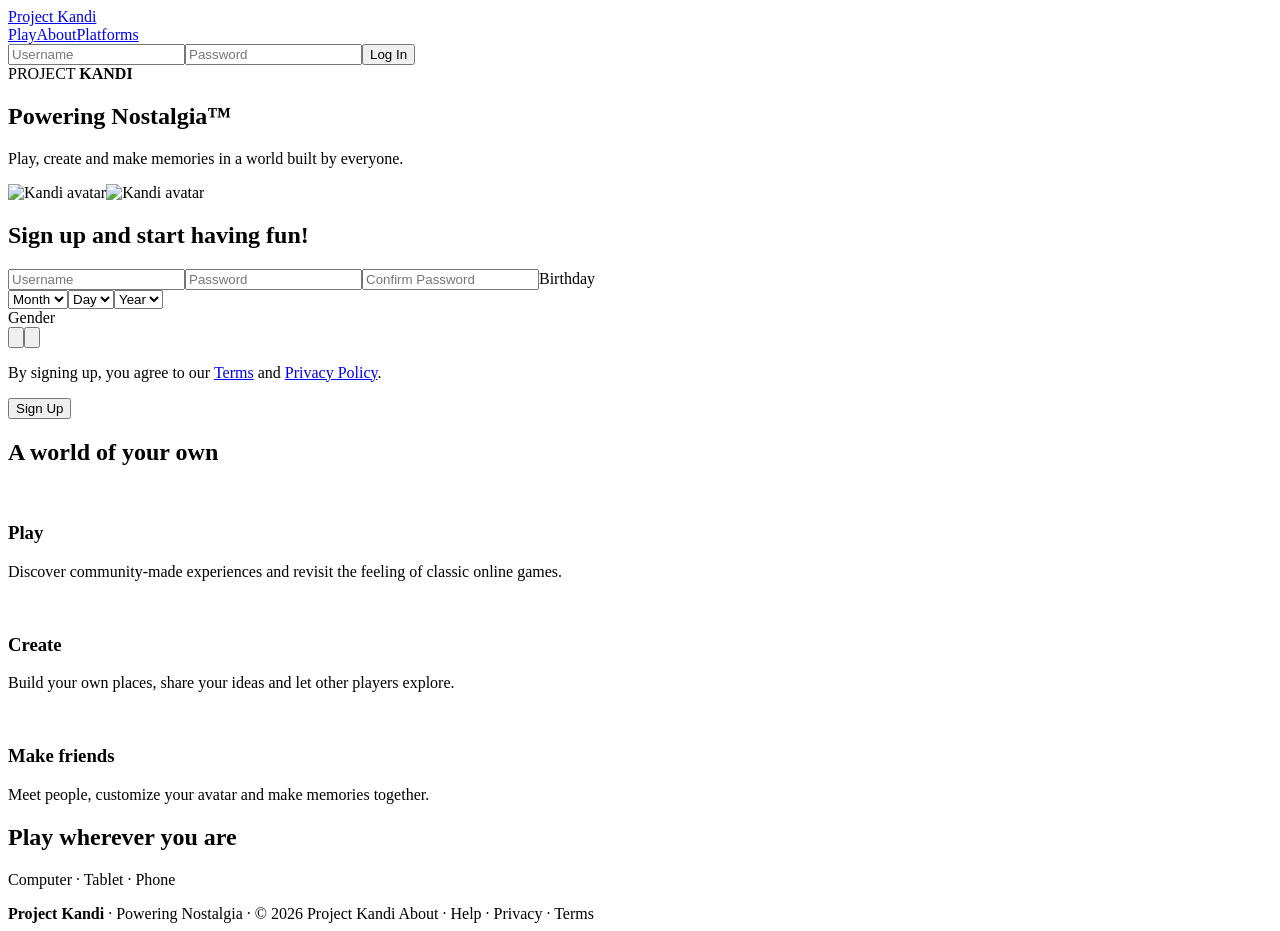
==== index.html @ fc828cd4 "Build Project Kandi classic pink frontend" ====
<!doctype html>
<html lang="pt-BR">
<head>
<meta charset="utf-8"><meta name="viewport" content="width=device-width,initial-scale=1,viewport-fit=cover">
<meta name="theme-color" content="#ec6aa8">
<title>Project Kandi — Powering Nostalgia</title>
<link rel="stylesheet" href="css/style.css">
</head>
<body>
<div id="v-landing">
<header class="landing-top"><a class="brand" href="#play"><img src="imagens/kandi-mark.svg" alt="">Project Kandi</a><nav id="nl"><a href="#play">Play</a><a href="#about">About</a><a href="#platforms">Platforms</a><i id="ml"></i></nav><span class="sp"></span><form id="hl" class="login-inline"><input id="h-user" type="text" placeholder="Username" autocomplete="username"><input id="h-pass" type="password" placeholder="Password" autocomplete="current-password"><button class="btn small b" type="submit">Log In</button></form></header>
<section class="hero" id="play"><div class="hero-sky"><span class="cloud c1"></span><span class="cloud c2"></span><span class="cloud c3"></span><div class="hero-content"><div class="hero-copy"><div class="hero-wordmark">PROJECT <b>KANDI</b></div><h1>Powering Nostalgia<span>™</span></h1><p>Play, create and make memories in a world built by everyone.</p><div class="hero-avatars"><img src="imagens/avatar-pink.svg" alt="Kandi avatar"><img src="imagens/avatar-purple.svg" alt="Kandi avatar"></div></div>
<div class="card signup"><h2>Sign up and start having fun!</h2><form id="f"><input id="su-user" type="text" placeholder="Username" autocomplete="username" maxlength="20"><input id="su-pass" type="password" placeholder="Password" autocomplete="new-password"><input id="su-pass2" type="password" placeholder="Confirm Password" autocomplete="new-password"><label>Birthday</label><div class="bd"><select id="m"><option>Month</option></select><select id="d"><option>Day</option></select><select id="y"><option>Year</option></select></div><label>Gender</label><div class="gen"><button type="button" data-g="male" aria-label="Male"><img src="imagens/icon-male.svg" alt=""></button><button type="button" data-g="female" aria-label="Female"><img src="imagens/icon-female.svg" alt=""></button></div><p class="legal">By signing up, you agree to our <a href="#">Terms</a> and <a href="#">Privacy Policy</a>.</p><button class="btn big" id="su-btn" type="submit">Sign Up</button><div id="msg" class="err" role="alert"></div></form></div></div><div class="pink-ground"></div></div></section>
<section class="info-section" id="about"><h2>A world of your own</h2><div class="info-grid"><article><img src="imagens/icon-games.svg" alt=""><h3>Play</h3><p>Discover community-made experiences and revisit the feeling of classic online games.</p></article><article><img src="imagens/icon-create.svg" alt=""><h3>Create</h3><p>Build your own places, share your ideas and let other players explore.</p></article><article><img src="imagens/icon-friends.svg" alt=""><h3>Make friends</h3><p>Meet people, customize your avatar and make memories together.</p></article></div></section>
<section class="platform-section" id="platforms"><h2>Play wherever you are</h2><p>Computer · Tablet · Phone</p></section>
</div>
<div id="v-app" hidden>
<header class="app-top"><button class="menu-toggle" aria-label="Menu">☰</button><a class="app-brand" href="#home"><img src="imagens/kandi-mark.svg" alt="">Project Kandi</a><nav class="top-links"><a href="#home">Games</a><a id="n-catalog" href="#catalog">Catalog</a><a href="#home">Create</a><a href="#home">Trade</a></nav><form id="gs" class="top-search"><input id="g-q" type="text" placeholder="Search"><button aria-label="Search">⌕</button></form><div class="account-tools"><span id="who" hidden></span><span class="currency">K$ 0</span><a href="#home" aria-label="Settings">⚙</a><a id="logout" role="button" tabindex="0">Log Out</a></div></header>
<div class="app-layout" id="p-home"><aside class="side"><div class="side-user"><img src="imagens/avatar-default.svg" alt=""><span>Welcome back!</span></div><a class="on" href="#home"><img src="imagens/icon-home.svg" alt="">Home</a><a href="#home"><img src="imagens/icon-profile.svg" alt="">Profile</a><a href="#home"><img src="imagens/icon-messages.svg" alt="">Messages</a><a href="#home"><img src="imagens/icon-friends.svg" alt="">Friends <small>12</small></a><a href="#home"><img src="imagens/icon-avatar.svg" alt="">Character</a><a href="#home"><img src="imagens/icon-inventory.svg" alt="">Inventory</a><a href="#home"><img src="imagens/icon-trade.svg" alt="">Trade</a><a href="#home"><img src="imagens/icon-groups.svg" alt="">Groups</a><a href="#home"><img src="imagens/icon-blog.svg" alt="">Blog</a><div class="side-note">PROJECT KANDI<br><small>Powering Nostalgia</small></div></aside>
<main class="main"><div class="welcome-row"><div><h1>Home</h1><p class="muted">Welcome to Project Kandi!</p></div><div class="welcome-avatar"><img src="imagens/avatar-default.svg" alt=""></div></div>
<section class="dashboard-section"><div class="section-heading"><h2>Friends <span>(8)</span></h2><a href="#home">See All ›</a></div><div class="friends-strip"><div><img src="imagens/avatar-pink.svg" alt=""><b>PinkStar</b><small class="online">● Online</small></div><div><img src="imagens/avatar-purple.svg" alt=""><b>PixelKid</b><small class="online">● Online</small></div><div><img src="imagens/avatar-default.svg" alt=""><b>BuilderJay</b><small>Last online</small></div><div><img src="imagens/avatar-pink.svg" alt=""><b>BerryPop</b><small class="online">● Online</small></div><div><img src="imagens/avatar-purple.svg" alt=""><b>Cloudy</b><small>Last online</small></div><div><img src="imagens/avatar-default.svg" alt=""><b>Robbie</b><small class="online">● Online</small></div></div></section>
<section class="dashboard-section"><div class="section-heading"><h2>Continue Playing</h2><a href="#catalog">See All ›</a></div><div class="game-row"><article class="game-card"><img src="imagens/game-classic.svg" alt=""><b>Classic World</b><small>Start your adventure</small></article><article class="game-card"><img src="imagens/game-town.svg" alt=""><b>Kandi Town</b><small>Build a life together</small></article><article class="game-card"><img src="imagens/game-obby.svg" alt=""><b>Pink Obby</b><small>1.2K playing</small></article><article class="game-card"><img src="imagens/game-racing.svg" alt=""><b>Speed Racers</b><small>Race your friends</small></article></div></section>
<section class="dashboard-section"><div class="section-heading"><h2>Recommended For You</h2><a href="#catalog">See All ›</a></div><div class="game-row"><article class="game-card"><img src="imagens/game-adventure.svg" alt=""><b>Dream Adventure</b><small>Explore a new world</small></article><article class="game-card"><img src="imagens/game-build.svg" alt=""><b>Build & Create</b><small>Make something amazing</small></article><article class="game-card"><img src="imagens/game-party.svg" alt=""><b>Kandi Party</b><small>Hang out with friends</small></article><article class="game-card"><img src="imagens/game-classic.svg" alt=""><b>Brick Quest</b><small>Classic fun</small></article></div></section><div id="home-body"></div></main></div>
<div class="app-layout" id="p-catalog" hidden><aside class="side"><h4>Category</h4><a class="on" data-cat="featured">Featured</a><a data-cat="collectibles">Collectibles</a><a data-cat="clothing">Clothing</a><a data-cat="body-parts">Body Parts</a><a data-cat="gear">Gear</a><a data-cat="accessories">Accessories</a><h4>Price</h4><div class="side-filter"><input id="c-min" type="text" inputmode="numeric" placeholder="Min"><input id="c-max" type="text" inputmode="numeric" placeholder="Max"><button class="btn small" id="c-go">Go</button></div></aside><main class="main"><div class="section-heading"><h1>Catalog</h1></div><div class="catalog-tools"><input id="c-q" type="text" placeholder="Search the catalog"><select id="c-sort"><option value="relevance">Relevance</option><option value="price_asc">Price (Low to High)</option><option value="price_desc">Price (High to Low)</option><option value="updated">Recently Updated</option><option value="sales">Best Selling</option></select><button class="btn" id="c-search">Search</button></div><div id="c-status" class="status"></div><div id="grid" class="grid"></div><button class="btn" id="more" hidden>Load more</button></main></div>
</div>
<footer><b>Project Kandi</b> · Powering Nostalgia · © 2026 Project Kandi <span>About · Help · Privacy · Terms</span></footer>
<script src="js/config.js"></script><script src="js/api.js"></script><script src="js/app.js"></script>
</body></html>
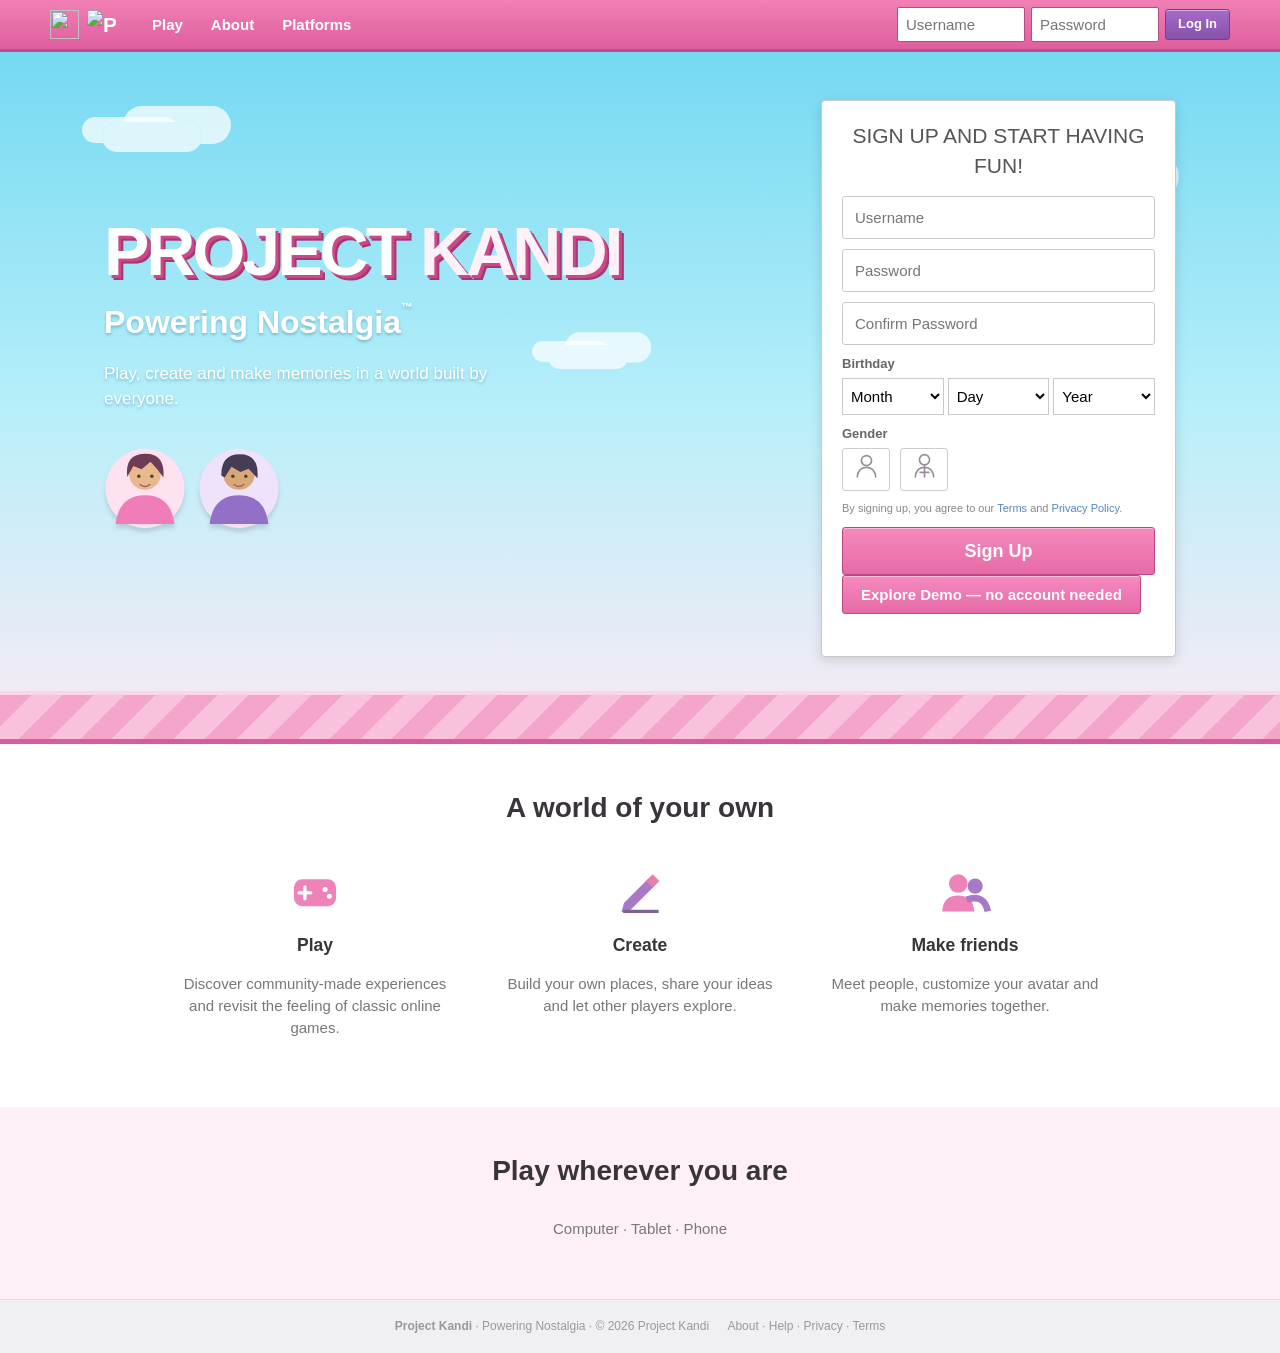
==== commit 2996b150: "Add Kandi currency branding and demo entry point" ====
--- a/index.html
+++ b/index.html
@@ -8,14 +8,14 @@
 </head>
 <body>
 <div id="v-landing">
-<header class="landing-top"><a class="brand" href="#play"><img src="imagens/kandi-mark.svg" alt="">Project Kandi</a><nav id="nl"><a href="#play">Play</a><a href="#about">About</a><a href="#platforms">Platforms</a><i id="ml"></i></nav><span class="sp"></span><form id="hl" class="login-inline"><input id="h-user" type="text" placeholder="Username" autocomplete="username"><input id="h-pass" type="password" placeholder="Password" autocomplete="current-password"><button class="btn small b" type="submit">Log In</button></form></header>
-<section class="hero" id="play"><div class="hero-sky"><span class="cloud c1"></span><span class="cloud c2"></span><span class="cloud c3"></span><div class="hero-content"><div class="hero-copy"><div class="hero-wordmark">PROJECT <b>KANDI</b></div><h1>Powering Nostalgia<span>™</span></h1><p>Play, create and make memories in a world built by everyone.</p><div class="hero-avatars"><img src="imagens/avatar-pink.svg" alt="Kandi avatar"><img src="imagens/avatar-purple.svg" alt="Kandi avatar"></div></div>
-<div class="card signup"><h2>Sign up and start having fun!</h2><form id="f"><input id="su-user" type="text" placeholder="Username" autocomplete="username" maxlength="20"><input id="su-pass" type="password" placeholder="Password" autocomplete="new-password"><input id="su-pass2" type="password" placeholder="Confirm Password" autocomplete="new-password"><label>Birthday</label><div class="bd"><select id="m"><option>Month</option></select><select id="d"><option>Day</option></select><select id="y"><option>Year</option></select></div><label>Gender</label><div class="gen"><button type="button" data-g="male" aria-label="Male"><img src="imagens/icon-male.svg" alt=""></button><button type="button" data-g="female" aria-label="Female"><img src="imagens/icon-female.svg" alt=""></button></div><p class="legal">By signing up, you agree to our <a href="#">Terms</a> and <a href="#">Privacy Policy</a>.</p><button class="btn big" id="su-btn" type="submit">Sign Up</button><div id="msg" class="err" role="alert"></div></form></div></div><div class="pink-ground"></div></div></section>
+<header class="landing-top"><a class="brand" href="#play"><img src="imagens/kandi-icon.svg" alt=""> <img class="wordmark" src="imagens/project-kandi-logo.svg" alt="Project Kandi"></a><nav id="nl"><a href="#play">Play</a><a href="#about">About</a><a href="#platforms">Platforms</a><i id="ml"></i></nav><span class="sp"></span><form id="hl" class="login-inline"><input id="h-user" type="text" placeholder="Username" autocomplete="username"><input id="h-pass" type="password" placeholder="Password" autocomplete="current-password"><button class="btn small b" type="submit">Log In</button></form></header>
+<section class="hero" id="play"><div class="hero-sky"><div class="sky-art"></div><span class="cloud c1"></span><span class="cloud c2"></span><span class="cloud c3"></span><div class="hero-content"><div class="hero-copy"><div class="hero-wordmark">PROJECT <b>KANDI</b></div><h1>Powering Nostalgia<span>™</span></h1><p>Play, create and make memories in a world built by everyone.</p><div class="hero-avatars"><img src="imagens/avatar-pink.svg" alt="Kandi avatar"><img src="imagens/avatar-purple.svg" alt="Kandi avatar"></div></div>
+<div class="card signup"><h2>Sign up and start having fun!</h2><form id="f"><input id="su-user" type="text" placeholder="Username" autocomplete="username" maxlength="20"><input id="su-pass" type="password" placeholder="Password" autocomplete="new-password"><input id="su-pass2" type="password" placeholder="Confirm Password" autocomplete="new-password"><label>Birthday</label><div class="bd"><select id="m"><option>Month</option></select><select id="d"><option>Day</option></select><select id="y"><option>Year</option></select></div><label>Gender</label><div class="gen"><button type="button" data-g="male" aria-label="Male"><img src="imagens/icon-male.svg" alt=""></button><button type="button" data-g="female" aria-label="Female"><img src="imagens/icon-female.svg" alt=""></button></div><p class="legal">By signing up, you agree to our <a href="#">Terms</a> and <a href="#">Privacy Policy</a>.</p><button class="btn big" id="su-btn" type="submit">Sign Up</button><button class="btn demo-entry" id="demo-entry" type="button">Explore Demo — no account needed</button><div id="msg" class="err" role="alert"></div></form></div></div><div class="pink-ground"></div></div></section>
 <section class="info-section" id="about"><h2>A world of your own</h2><div class="info-grid"><article><img src="imagens/icon-games.svg" alt=""><h3>Play</h3><p>Discover community-made experiences and revisit the feeling of classic online games.</p></article><article><img src="imagens/icon-create.svg" alt=""><h3>Create</h3><p>Build your own places, share your ideas and let other players explore.</p></article><article><img src="imagens/icon-friends.svg" alt=""><h3>Make friends</h3><p>Meet people, customize your avatar and make memories together.</p></article></div></section>
 <section class="platform-section" id="platforms"><h2>Play wherever you are</h2><p>Computer · Tablet · Phone</p></section>
 </div>
 <div id="v-app" hidden>
-<header class="app-top"><button class="menu-toggle" aria-label="Menu">☰</button><a class="app-brand" href="#home"><img src="imagens/kandi-mark.svg" alt="">Project Kandi</a><nav class="top-links"><a href="#home">Games</a><a id="n-catalog" href="#catalog">Catalog</a><a href="#home">Create</a><a href="#home">Trade</a></nav><form id="gs" class="top-search"><input id="g-q" type="text" placeholder="Search"><button aria-label="Search">⌕</button></form><div class="account-tools"><span id="who" hidden></span><span class="currency">K$ 0</span><a href="#home" aria-label="Settings">⚙</a><a id="logout" role="button" tabindex="0">Log Out</a></div></header>
+<header class="app-top"><button class="menu-toggle" aria-label="Menu">☰</button><a class="app-brand" href="#home"><img src="imagens/kandi-icon.svg" alt=""> <img class="wordmark" src="imagens/project-kandi-logo.svg" alt="Project Kandi"></a><nav class="top-links"><a href="#home">Games</a><a id="n-catalog" href="#catalog">Catalog</a><a href="#home">Create</a><a href="#home">Trade</a></nav><form id="gs" class="top-search"><input id="g-q" type="text" placeholder="Search"><button aria-label="Search">⌕</button></form><div class="account-tools"><span id="who" hidden></span><span class="currency"><img src="imagens/kanbux.svg" alt=""> 0</span><span class="currency kix"><img src="imagens/kix.svg" alt=""> 0</span><a href="#home" aria-label="Settings">⚙</a><a id="logout" role="button" tabindex="0">Log Out</a></div></header>
 <div class="app-layout" id="p-home"><aside class="side"><div class="side-user"><img src="imagens/avatar-default.svg" alt=""><span>Welcome back!</span></div><a class="on" href="#home"><img src="imagens/icon-home.svg" alt="">Home</a><a href="#home"><img src="imagens/icon-profile.svg" alt="">Profile</a><a href="#home"><img src="imagens/icon-messages.svg" alt="">Messages</a><a href="#home"><img src="imagens/icon-friends.svg" alt="">Friends <small>12</small></a><a href="#home"><img src="imagens/icon-avatar.svg" alt="">Character</a><a href="#home"><img src="imagens/icon-inventory.svg" alt="">Inventory</a><a href="#home"><img src="imagens/icon-trade.svg" alt="">Trade</a><a href="#home"><img src="imagens/icon-groups.svg" alt="">Groups</a><a href="#home"><img src="imagens/icon-blog.svg" alt="">Blog</a><div class="side-note">PROJECT KANDI<br><small>Powering Nostalgia</small></div></aside>
 <main class="main"><div class="welcome-row"><div><h1>Home</h1><p class="muted">Welcome to Project Kandi!</p></div><div class="welcome-avatar"><img src="imagens/avatar-default.svg" alt=""></div></div>
 <section class="dashboard-section"><div class="section-heading"><h2>Friends <span>(8)</span></h2><a href="#home">See All ›</a></div><div class="friends-strip"><div><img src="imagens/avatar-pink.svg" alt=""><b>PinkStar</b><small class="online">● Online</small></div><div><img src="imagens/avatar-purple.svg" alt=""><b>PixelKid</b><small class="online">● Online</small></div><div><img src="imagens/avatar-default.svg" alt=""><b>BuilderJay</b><small>Last online</small></div><div><img src="imagens/avatar-pink.svg" alt=""><b>BerryPop</b><small class="online">● Online</small></div><div><img src="imagens/avatar-purple.svg" alt=""><b>Cloudy</b><small>Last online</small></div><div><img src="imagens/avatar-default.svg" alt=""><b>Robbie</b><small class="online">● Online</small></div></div></section>
--- a/css/style.css
+++ b/css/style.css
@@ -0,0 +1 @@
+:root{--pink:#ec6aa8;--pink-dark:#ce4b8c;--pink-soft:#fff0f7;--pink-pale:#fff8fb;--blue:#4777b8;--line:#d6d6d6;--text:#39343a;--muted:#85818a;--panel:#fff;--side:#eeeef1;--nav:#e96aa6;--shadow:0 1px 3px #00000018}*{box-sizing:border-box}body{margin:0;background:#f5f5f7;color:var(--text);font:15px/1.45 "Trebuchet MS",Arial,sans-serif}a{color:#5685c2;text-decoration:none}a:hover{text-decoration:underline}button,input,select{font:inherit}button{cursor:pointer}[hidden]{display:none!important}.sp{flex:1}.btn{border:1px solid #bd4782;background:linear-gradient(#f58abe,#e66aa7);color:#fff;padding:8px 18px;border-radius:3px;font-weight:700;box-shadow:inset 0 1px #ffffff70}.btn:hover{background:#d95798}.btn.small{padding:5px 12px;font-size:13px}.btn.b{background:linear-gradient(#a66bc7,#8751aa);border-color:#75408f}.btn.big{width:100%;font-size:18px;padding:10px}.landing-top{height:52px;background:linear-gradient(#f17fb5,#df5f9e);border-bottom:3px solid #c34a87;display:flex;align-items:center;padding:0 max(16px,calc((100% - 1180px)/2));gap:22px;color:#fff}.brand,.app-brand{display:flex;align-items:center;gap:8px;color:#fff;font-size:21px;font-weight:700;white-space:nowrap}.brand img,.app-brand img{width:29px;height:29px}.landing-top nav{height:100%;display:flex;position:relative}.landing-top nav a{display:flex;align-items:center;padding:0 14px;color:#fff;font-weight:700}.landing-top nav a:hover{background:#c84e8c;text-decoration:none}.login-inline{display:flex;gap:6px;align-items:center}.login-inline input{width:128px;padding:6px 8px;border:1px solid #b64c81;border-radius:2px}.hero-sky{position:relative;overflow:hidden;background:linear-gradient(180deg,#75d9f2 0%,#b7effa 52%,#fceaf4 100%);min-height:525px;border-bottom:5px solid #d85b9b}.hero-content{position:relative;z-index:2;max-width:1120px;margin:auto;padding:48px 24px 82px;display:flex;align-items:center;justify-content:space-between;gap:36px}.hero-copy{flex:1;min-width:260px;color:#fff;text-shadow:0 2px 3px #4b8ca080}.hero-wordmark{font-size:clamp(36px,6vw,68px);font-weight:900;letter-spacing:-3px;line-height:1.04;color:#fff;text-shadow:3px 3px 0 #c84a87,5px 5px 0 #a93670}.hero-wordmark b{color:#fff1f8}.hero-copy h1{font-size:32px;margin:12px 0 8px}.hero-copy h1 span{font-size:12px;vertical-align:top}.hero-copy p{font-size:17px;max-width:440px}.hero-avatars{display:flex;gap:12px;margin-top:25px}.hero-avatars img{width:82px;height:105px;filter:drop-shadow(0 4px 2px #0002)}.signup{width:355px;flex:0 0 355px;background:#fff;border:1px solid #c9c9c9;border-radius:4px;padding:20px;box-shadow:0 3px 12px #0002}.signup h2{font-size:21px;font-weight:500;text-transform:uppercase;text-align:center;margin:0 0 14px;color:#555}.signup input[type=text],.signup input[type=password]{display:block;width:100%;height:43px;border:1px solid #c9c9c9;border-radius:3px;padding:9px 12px;margin:0 0 10px;background:#fff}.signup label{display:block;margin:10px 0 4px;font-weight:700;font-size:13px;color:#666}.bd{display:flex;gap:4px}.bd select{min-width:0;flex:1;padding:8px 4px;border:1px solid #c9c9c9;background:#fff}.gen{display:flex;gap:10px}.gen button{width:48px;height:43px;background:#fff;border:1px solid #ccc;border-radius:3px}.gen button.on{border:2px solid var(--pink);background:var(--pink-soft)}.gen img{height:27px;width:27px}.legal{font-size:11px;color:#888;margin:10px 0}.err{font-size:12px;color:#c0395a;min-height:16px;margin-top:6px}.pink-ground{position:absolute;bottom:0;left:0;right:0;height:48px;background:repeating-linear-gradient(135deg,#f5a5cc 0 22px,#f9c2dc 22px 44px);border-top:4px solid #f9d7e8}.cloud{position:absolute;width:100px;height:30px;border-radius:40px;background:#ffffffb8;box-shadow:25px -12px 0 4px #ffffffb8,-22px -7px 0 -2px #ffffffb8}.c1{top:70px;left:8%}.c2{top:125px;right:12%;transform:scale(1.3)}.c3{top:290px;left:42%;transform:scale(.8)}.info-section,.platform-section{text-align:center;padding:44px 20px;background:#fff}.info-section h2,.platform-section h2{font-size:28px;margin:0 0 26px}.info-grid{max-width:950px;margin:auto;display:grid;grid-template-columns:repeat(3,1fr);gap:25px}.info-grid article{padding:10px}.info-grid img{width:54px;height:54px}.info-grid h3{margin:8px 0}.info-grid p,.platform-section p{color:#777}.platform-section{background:#fff0f7}.app-top{height:48px;background:linear-gradient(#3974b5,#24588f);border-bottom:2px solid #174578;display:flex;align-items:center;padding:0 14px;gap:18px;color:#fff;position:sticky;top:0;z-index:5}.app-brand{font-size:19px}.app-brand img{width:26px;height:26px}.top-links{display:flex;height:100%;align-items:center;gap:0}.top-links a{color:#fff;padding:13px 12px;font-weight:700}.top-links a:hover{background:#174d83;text-decoration:none}.top-search{display:flex;flex:1;max-width:360px}.top-search input{width:100%;border:1px solid #aaa;border-radius:3px 0 0 3px;padding:6px 9px}.top-search button{border:1px solid #aaa;border-left:0;background:#f5f5f5;color:#666;font-size:23px;line-height:20px;border-radius:0 3px 3px 0;padding:0 10px}.account-tools{margin-left:auto;display:flex;align-items:center;gap:14px;white-space:nowrap}.account-tools a{color:#fff}.currency{font-weight:700}.menu-toggle{display:none}.app-layout{max-width:1280px;margin:0 auto;display:flex;align-items:stretch;min-height:calc(100vh - 94px);background:#f5f5f7}.side{width:190px;flex:0 0 190px;background:#e8e8ec;border-right:1px solid #d2d2d8;padding:12px 0;min-height:calc(100vh - 94px)}.side-user{display:flex;align-items:center;gap:9px;padding:6px 12px 15px;font-weight:700;color:#777}.side-user img{width:38px;height:38px;border-radius:50%;border:2px solid #fff}.side>a{display:flex;align-items:center;gap:10px;padding:8px 13px;color:#666;border-bottom:1px solid #dedee2;font-size:14px}.side>a img{width:20px;height:20px;opacity:.75}.side>a:hover,.side>a.on{background:#fff;color:#c84f8d;text-decoration:none}.side>a small{margin-left:auto;background:#527db1;color:#fff;padding:1px 6px;border-radius:9px}.side h4{margin:14px 12px 5px;color:#888;font-size:12px;text-transform:uppercase}.side-note{margin:24px 12px;color:#b36b91;font-size:11px;font-weight:700;line-height:1.7}.side-note small{font-weight:400}.main{flex:1;min-width:0;background:#fff;padding:22px 28px 40px;border-right:1px solid #e0e0e0}.welcome-row{display:flex;justify-content:space-between;align-items:center;border-bottom:1px solid #e6e6e6;padding-bottom:12px}.welcome-row h1,.section-heading h1{font-size:27px;margin:0;font-weight:500}.muted{color:#999;margin:3px 0}.welcome-avatar img{width:68px;height:68px;border-radius:50%;border:3px solid #f2d5e4}.dashboard-section{padding:18px 0 20px;border-bottom:1px solid #e6e6e6}.section-heading{display:flex;align-items:center;justify-content:space-between;margin-bottom:12px}.section-heading h2{font-size:17px;margin:0;font-weight:700}.section-heading h2 span{color:#999;font-weight:400}.section-heading>a{font-size:13px}.friends-strip{display:flex;gap:18px;overflow-x:auto;padding:6px 2px 4px}.friends-strip>div{width:82px;flex:0 0 82px;text-align:center;font-size:12px}.friends-strip img{display:block;width:58px;height:58px;border-radius:50%;margin:0 auto 5px;border:2px solid #e4e4e4;background:#f8f8f8}.friends-strip b,.friends-strip small{display:block;overflow:hidden;text-overflow:ellipsis;white-space:nowrap}.friends-strip small{font-size:10px;color:#999}.friends-strip .online{color:#4d9b65}.game-row{display:grid;grid-template-columns:repeat(4,minmax(0,1fr));gap:12px}.game-card{min-width:0;border:1px solid #ddd;background:#fff;padding:5px;box-shadow:var(--shadow)}.game-card img{display:block;width:100%;aspect-ratio:1.65;object-fit:cover;background:#f7ddeb;border:1px solid #eee}.game-card b,.game-card small{display:block;overflow:hidden;text-overflow:ellipsis;white-space:nowrap}.game-card b{font-size:13px;margin:6px 2px 1px}.game-card small{font-size:11px;color:#999;margin:0 2px 3px}.side-filter{padding:8px 12px}.side-filter input{width:100%;padding:6px;border:1px solid #ccc;margin-bottom:6px}.catalog-tools{display:flex;gap:8px;margin:12px 0}.catalog-tools input{flex:1;min-width:100px;padding:8px;border:1px solid #ccc}.catalog-tools select{max-width:190px;border:1px solid #ccc;padding:7px}.grid{display:grid;grid-template-columns:repeat(auto-fill,minmax(135px,1fr));gap:12px}.item{border:1px solid #ddd;padding:7px;background:#fff}.item .th{display:block;width:100%;aspect-ratio:1;object-fit:cover;background:#f9e5ef}.item b,.item small{display:block;overflow:hidden;text-overflow:ellipsis;white-space:nowrap}.item b{margin-top:5px}.item small,.status{color:#888}.status{margin:12px 0}.main #more{display:block;margin:16px auto}.main .btn[disabled]{opacity:.6}footer{padding:18px;text-align:center;color:#999;background:#f0f0f2;font-size:12px;border-top:1px solid #ddd}footer span{margin-left:15px}@media(max-width:850px){.landing-top{gap:10px;padding:0 12px}.login-inline input{width:105px}.hero-content{padding:32px 18px 75px}.app-top{gap:9px;padding:0 8px}.top-links a{padding:13px 8px}.account-tools{gap:8px}.app-layout{max-width:none}.main{padding:18px}.side{width:165px;flex-basis:165px}}@media(max-width:650px){.landing-top{height:auto;min-height:50px;flex-wrap:wrap;padding:8px 12px;gap:8px}.landing-top nav{order:3;width:100%;height:38px}.landing-top nav a{padding:0 12px}.login-inline{margin-left:auto}.login-inline input{width:90px}.fp{display:none}.hero-content{display:block;padding:28px 14px 70px}.hero-copy{text-align:center;margin-bottom:22px}.hero-wordmark{font-size:43px}.hero-copy h1{font-size:23px}.hero-copy p{font-size:14px;margin:8px auto}.hero-avatars{display:none}.signup{width:100%;max-width:420px;margin:auto}.info-grid{grid-template-columns:1fr;gap:12px}.app-top{height:auto;min-height:48px;flex-wrap:wrap;padding:7px 9px}.menu-toggle{display:block;border:0;background:transparent;color:#fff;font-size:19px}.app-brand{font-size:17px}.top-links{order:3;width:100%;height:34px}.top-links a{padding:8px 10px}.top-search{order:4;max-width:none;flex:1}.account-tools{margin-left:auto;font-size:12px}.app-layout{display:block}.side{width:100%;min-height:0;display:flex;flex-wrap:wrap;padding:5px;border-bottom:1px solid #ccc}.side-user,.side-note,.side h4{display:none}.side>a{padding:7px 8px;border:0;font-size:12px;gap:5px}.side>a img{width:16px;height:16px}.side>a small{display:none}.main{padding:15px 12px;border:0}.welcome-row h1{font-size:23px}.welcome-avatar img{width:52px;height:52px}.game-row{grid-template-columns:repeat(2,minmax(0,1fr));gap:9px}.catalog-tools{flex-wrap:wrap}.catalog-tools input{flex-basis:100%}.catalog-tools select{flex:1;max-width:none}footer span{display:block;margin:6px 0 0}}
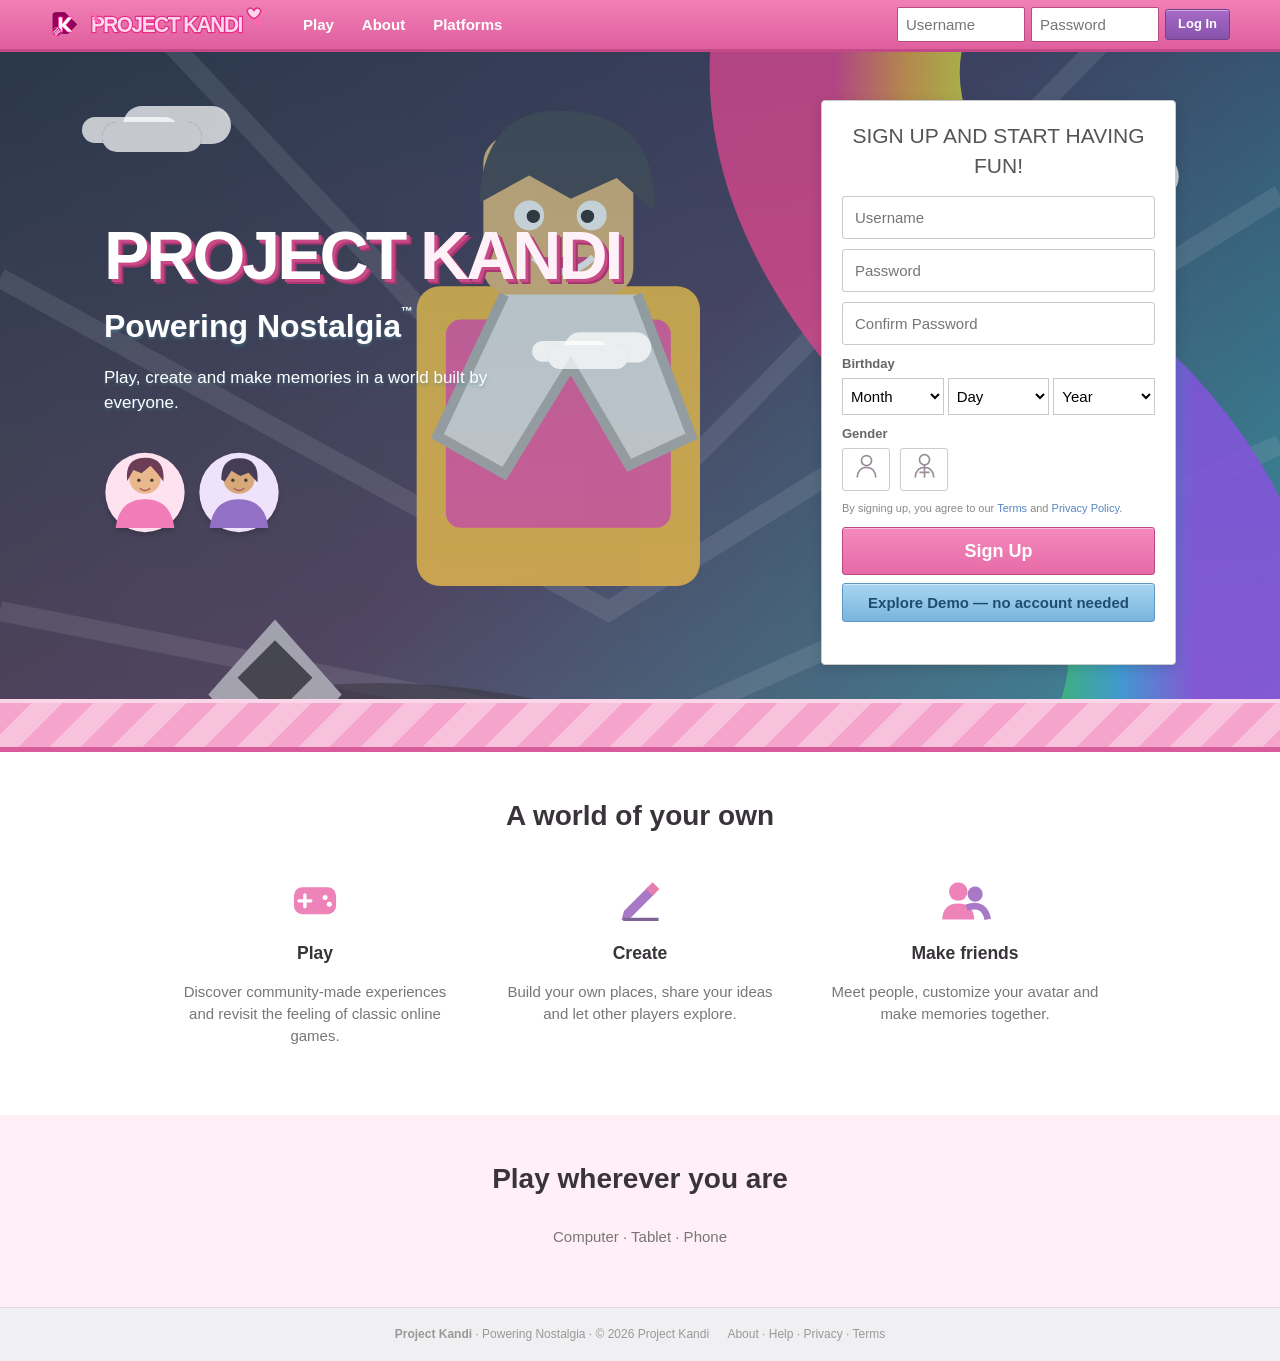
==== commit ce945e58: "Add dynamic KANBUX and KIX balances" ====
--- a/index.html
+++ b/index.html
@@ -15,7 +15,7 @@
 <section class="platform-section" id="platforms"><h2>Play wherever you are</h2><p>Computer · Tablet · Phone</p></section>
 </div>
 <div id="v-app" hidden>
-<header class="app-top"><button class="menu-toggle" aria-label="Menu">☰</button><a class="app-brand" href="#home"><img src="imagens/kandi-icon.svg" alt=""> <img class="wordmark" src="imagens/project-kandi-logo.svg" alt="Project Kandi"></a><nav class="top-links"><a href="#home">Games</a><a id="n-catalog" href="#catalog">Catalog</a><a href="#home">Create</a><a href="#home">Trade</a></nav><form id="gs" class="top-search"><input id="g-q" type="text" placeholder="Search"><button aria-label="Search">⌕</button></form><div class="account-tools"><span id="who" hidden></span><span class="currency"><img src="imagens/kanbux.svg" alt=""> 0</span><span class="currency kix"><img src="imagens/kix.svg" alt=""> 0</span><a href="#home" aria-label="Settings">⚙</a><a id="logout" role="button" tabindex="0">Log Out</a></div></header>
+<header class="app-top"><button class="menu-toggle" aria-label="Menu">☰</button><a class="app-brand" href="#home"><img src="imagens/kandi-icon.svg" alt=""> <img class="wordmark" src="imagens/project-kandi-logo.svg" alt="Project Kandi"></a><nav class="top-links"><a href="#home">Games</a><a id="n-catalog" href="#catalog">Catalog</a><a href="#home">Create</a><a href="#home">Trade</a></nav><form id="gs" class="top-search"><input id="g-q" type="text" placeholder="Search"><button aria-label="Search">⌕</button></form><div class="account-tools"><span id="who" hidden></span><span class="currency"><img src="imagens/kanbux.svg" alt="KANBUX"> <b id="kandi-balance">0</b></span><span class="currency kix"><img src="imagens/kix.svg" alt="KIX"> <b id="kix-balance">0</b></span><a href="#home" aria-label="Settings">⚙</a><a id="logout" role="button" tabindex="0">Log Out</a></div></header>
 <div class="app-layout" id="p-home"><aside class="side"><div class="side-user"><img src="imagens/avatar-default.svg" alt=""><span>Welcome back!</span></div><a class="on" href="#home"><img src="imagens/icon-home.svg" alt="">Home</a><a href="#home"><img src="imagens/icon-profile.svg" alt="">Profile</a><a href="#home"><img src="imagens/icon-messages.svg" alt="">Messages</a><a href="#home"><img src="imagens/icon-friends.svg" alt="">Friends <small>12</small></a><a href="#home"><img src="imagens/icon-avatar.svg" alt="">Character</a><a href="#home"><img src="imagens/icon-inventory.svg" alt="">Inventory</a><a href="#home"><img src="imagens/icon-trade.svg" alt="">Trade</a><a href="#home"><img src="imagens/icon-groups.svg" alt="">Groups</a><a href="#home"><img src="imagens/icon-blog.svg" alt="">Blog</a><div class="side-note">PROJECT KANDI<br><small>Powering Nostalgia</small></div></aside>
 <main class="main"><div class="welcome-row"><div><h1>Home</h1><p class="muted">Welcome to Project Kandi!</p></div><div class="welcome-avatar"><img src="imagens/avatar-default.svg" alt=""></div></div>
 <section class="dashboard-section"><div class="section-heading"><h2>Friends <span>(8)</span></h2><a href="#home">See All ›</a></div><div class="friends-strip"><div><img src="imagens/avatar-pink.svg" alt=""><b>PinkStar</b><small class="online">● Online</small></div><div><img src="imagens/avatar-purple.svg" alt=""><b>PixelKid</b><small class="online">● Online</small></div><div><img src="imagens/avatar-default.svg" alt=""><b>BuilderJay</b><small>Last online</small></div><div><img src="imagens/avatar-pink.svg" alt=""><b>BerryPop</b><small class="online">● Online</small></div><div><img src="imagens/avatar-purple.svg" alt=""><b>Cloudy</b><small>Last online</small></div><div><img src="imagens/avatar-default.svg" alt=""><b>Robbie</b><small class="online">● Online</small></div></div></section>
--- a/css/style.css
+++ b/css/style.css
@@ -1 +1 @@
-:root{--pink:#ec6aa8;--pink-dark:#ce4b8c;--pink-soft:#fff0f7;--pink-pale:#fff8fb;--blue:#4777b8;--line:#d6d6d6;--text:#39343a;--muted:#85818a;--panel:#fff;--side:#eeeef1;--nav:#e96aa6;--shadow:0 1px 3px #00000018}*{box-sizing:border-box}body{margin:0;background:#f5f5f7;color:var(--text);font:15px/1.45 "Trebuchet MS",Arial,sans-serif}a{color:#5685c2;text-decoration:none}a:hover{text-decoration:underline}button,input,select{font:inherit}button{cursor:pointer}[hidden]{display:none!important}.sp{flex:1}.btn{border:1px solid #bd4782;background:linear-gradient(#f58abe,#e66aa7);color:#fff;padding:8px 18px;border-radius:3px;font-weight:700;box-shadow:inset 0 1px #ffffff70}.btn:hover{background:#d95798}.btn.small{padding:5px 12px;font-size:13px}.btn.b{background:linear-gradient(#a66bc7,#8751aa);border-color:#75408f}.btn.big{width:100%;font-size:18px;padding:10px}.landing-top{height:52px;background:linear-gradient(#f17fb5,#df5f9e);border-bottom:3px solid #c34a87;display:flex;align-items:center;padding:0 max(16px,calc((100% - 1180px)/2));gap:22px;color:#fff}.brand,.app-brand{display:flex;align-items:center;gap:8px;color:#fff;font-size:21px;font-weight:700;white-space:nowrap}.brand img,.app-brand img{width:29px;height:29px}.landing-top nav{height:100%;display:flex;position:relative}.landing-top nav a{display:flex;align-items:center;padding:0 14px;color:#fff;font-weight:700}.landing-top nav a:hover{background:#c84e8c;text-decoration:none}.login-inline{display:flex;gap:6px;align-items:center}.login-inline input{width:128px;padding:6px 8px;border:1px solid #b64c81;border-radius:2px}.hero-sky{position:relative;overflow:hidden;background:linear-gradient(180deg,#75d9f2 0%,#b7effa 52%,#fceaf4 100%);min-height:525px;border-bottom:5px solid #d85b9b}.hero-content{position:relative;z-index:2;max-width:1120px;margin:auto;padding:48px 24px 82px;display:flex;align-items:center;justify-content:space-between;gap:36px}.hero-copy{flex:1;min-width:260px;color:#fff;text-shadow:0 2px 3px #4b8ca080}.hero-wordmark{font-size:clamp(36px,6vw,68px);font-weight:900;letter-spacing:-3px;line-height:1.04;color:#fff;text-shadow:3px 3px 0 #c84a87,5px 5px 0 #a93670}.hero-wordmark b{color:#fff1f8}.hero-copy h1{font-size:32px;margin:12px 0 8px}.hero-copy h1 span{font-size:12px;vertical-align:top}.hero-copy p{font-size:17px;max-width:440px}.hero-avatars{display:flex;gap:12px;margin-top:25px}.hero-avatars img{width:82px;height:105px;filter:drop-shadow(0 4px 2px #0002)}.signup{width:355px;flex:0 0 355px;background:#fff;border:1px solid #c9c9c9;border-radius:4px;padding:20px;box-shadow:0 3px 12px #0002}.signup h2{font-size:21px;font-weight:500;text-transform:uppercase;text-align:center;margin:0 0 14px;color:#555}.signup input[type=text],.signup input[type=password]{display:block;width:100%;height:43px;border:1px solid #c9c9c9;border-radius:3px;padding:9px 12px;margin:0 0 10px;background:#fff}.signup label{display:block;margin:10px 0 4px;font-weight:700;font-size:13px;color:#666}.bd{display:flex;gap:4px}.bd select{min-width:0;flex:1;padding:8px 4px;border:1px solid #c9c9c9;background:#fff}.gen{display:flex;gap:10px}.gen button{width:48px;height:43px;background:#fff;border:1px solid #ccc;border-radius:3px}.gen button.on{border:2px solid var(--pink);background:var(--pink-soft)}.gen img{height:27px;width:27px}.legal{font-size:11px;color:#888;margin:10px 0}.err{font-size:12px;color:#c0395a;min-height:16px;margin-top:6px}.pink-ground{position:absolute;bottom:0;left:0;right:0;height:48px;background:repeating-linear-gradient(135deg,#f5a5cc 0 22px,#f9c2dc 22px 44px);border-top:4px solid #f9d7e8}.cloud{position:absolute;width:100px;height:30px;border-radius:40px;background:#ffffffb8;box-shadow:25px -12px 0 4px #ffffffb8,-22px -7px 0 -2px #ffffffb8}.c1{top:70px;left:8%}.c2{top:125px;right:12%;transform:scale(1.3)}.c3{top:290px;left:42%;transform:scale(.8)}.info-section,.platform-section{text-align:center;padding:44px 20px;background:#fff}.info-section h2,.platform-section h2{font-size:28px;margin:0 0 26px}.info-grid{max-width:950px;margin:auto;display:grid;grid-template-columns:repeat(3,1fr);gap:25px}.info-grid article{padding:10px}.info-grid img{width:54px;height:54px}.info-grid h3{margin:8px 0}.info-grid p,.platform-section p{color:#777}.platform-section{background:#fff0f7}.app-top{height:48px;background:linear-gradient(#3974b5,#24588f);border-bottom:2px solid #174578;display:flex;align-items:center;padding:0 14px;gap:18px;color:#fff;position:sticky;top:0;z-index:5}.app-brand{font-size:19px}.app-brand img{width:26px;height:26px}.top-links{display:flex;height:100%;align-items:center;gap:0}.top-links a{color:#fff;padding:13px 12px;font-weight:700}.top-links a:hover{background:#174d83;text-decoration:none}.top-search{display:flex;flex:1;max-width:360px}.top-search input{width:100%;border:1px solid #aaa;border-radius:3px 0 0 3px;padding:6px 9px}.top-search button{border:1px solid #aaa;border-left:0;background:#f5f5f5;color:#666;font-size:23px;line-height:20px;border-radius:0 3px 3px 0;padding:0 10px}.account-tools{margin-left:auto;display:flex;align-items:center;gap:14px;white-space:nowrap}.account-tools a{color:#fff}.currency{font-weight:700}.menu-toggle{display:none}.app-layout{max-width:1280px;margin:0 auto;display:flex;align-items:stretch;min-height:calc(100vh - 94px);background:#f5f5f7}.side{width:190px;flex:0 0 190px;background:#e8e8ec;border-right:1px solid #d2d2d8;padding:12px 0;min-height:calc(100vh - 94px)}.side-user{display:flex;align-items:center;gap:9px;padding:6px 12px 15px;font-weight:700;color:#777}.side-user img{width:38px;height:38px;border-radius:50%;border:2px solid #fff}.side>a{display:flex;align-items:center;gap:10px;padding:8px 13px;color:#666;border-bottom:1px solid #dedee2;font-size:14px}.side>a img{width:20px;height:20px;opacity:.75}.side>a:hover,.side>a.on{background:#fff;color:#c84f8d;text-decoration:none}.side>a small{margin-left:auto;background:#527db1;color:#fff;padding:1px 6px;border-radius:9px}.side h4{margin:14px 12px 5px;color:#888;font-size:12px;text-transform:uppercase}.side-note{margin:24px 12px;color:#b36b91;font-size:11px;font-weight:700;line-height:1.7}.side-note small{font-weight:400}.main{flex:1;min-width:0;background:#fff;padding:22px 28px 40px;border-right:1px solid #e0e0e0}.welcome-row{display:flex;justify-content:space-between;align-items:center;border-bottom:1px solid #e6e6e6;padding-bottom:12px}.welcome-row h1,.section-heading h1{font-size:27px;margin:0;font-weight:500}.muted{color:#999;margin:3px 0}.welcome-avatar img{width:68px;height:68px;border-radius:50%;border:3px solid #f2d5e4}.dashboard-section{padding:18px 0 20px;border-bottom:1px solid #e6e6e6}.section-heading{display:flex;align-items:center;justify-content:space-between;margin-bottom:12px}.section-heading h2{font-size:17px;margin:0;font-weight:700}.section-heading h2 span{color:#999;font-weight:400}.section-heading>a{font-size:13px}.friends-strip{display:flex;gap:18px;overflow-x:auto;padding:6px 2px 4px}.friends-strip>div{width:82px;flex:0 0 82px;text-align:center;font-size:12px}.friends-strip img{display:block;width:58px;height:58px;border-radius:50%;margin:0 auto 5px;border:2px solid #e4e4e4;background:#f8f8f8}.friends-strip b,.friends-strip small{display:block;overflow:hidden;text-overflow:ellipsis;white-space:nowrap}.friends-strip small{font-size:10px;color:#999}.friends-strip .online{color:#4d9b65}.game-row{display:grid;grid-template-columns:repeat(4,minmax(0,1fr));gap:12px}.game-card{min-width:0;border:1px solid #ddd;background:#fff;padding:5px;box-shadow:var(--shadow)}.game-card img{display:block;width:100%;aspect-ratio:1.65;object-fit:cover;background:#f7ddeb;border:1px solid #eee}.game-card b,.game-card small{display:block;overflow:hidden;text-overflow:ellipsis;white-space:nowrap}.game-card b{font-size:13px;margin:6px 2px 1px}.game-card small{font-size:11px;color:#999;margin:0 2px 3px}.side-filter{padding:8px 12px}.side-filter input{width:100%;padding:6px;border:1px solid #ccc;margin-bottom:6px}.catalog-tools{display:flex;gap:8px;margin:12px 0}.catalog-tools input{flex:1;min-width:100px;padding:8px;border:1px solid #ccc}.catalog-tools select{max-width:190px;border:1px solid #ccc;padding:7px}.grid{display:grid;grid-template-columns:repeat(auto-fill,minmax(135px,1fr));gap:12px}.item{border:1px solid #ddd;padding:7px;background:#fff}.item .th{display:block;width:100%;aspect-ratio:1;object-fit:cover;background:#f9e5ef}.item b,.item small{display:block;overflow:hidden;text-overflow:ellipsis;white-space:nowrap}.item b{margin-top:5px}.item small,.status{color:#888}.status{margin:12px 0}.main #more{display:block;margin:16px auto}.main .btn[disabled]{opacity:.6}footer{padding:18px;text-align:center;color:#999;background:#f0f0f2;font-size:12px;border-top:1px solid #ddd}footer span{margin-left:15px}@media(max-width:850px){.landing-top{gap:10px;padding:0 12px}.login-inline input{width:105px}.hero-content{padding:32px 18px 75px}.app-top{gap:9px;padding:0 8px}.top-links a{padding:13px 8px}.account-tools{gap:8px}.app-layout{max-width:none}.main{padding:18px}.side{width:165px;flex-basis:165px}}@media(max-width:650px){.landing-top{height:auto;min-height:50px;flex-wrap:wrap;padding:8px 12px;gap:8px}.landing-top nav{order:3;width:100%;height:38px}.landing-top nav a{padding:0 12px}.login-inline{margin-left:auto}.login-inline input{width:90px}.fp{display:none}.hero-content{display:block;padding:28px 14px 70px}.hero-copy{text-align:center;margin-bottom:22px}.hero-wordmark{font-size:43px}.hero-copy h1{font-size:23px}.hero-copy p{font-size:14px;margin:8px auto}.hero-avatars{display:none}.signup{width:100%;max-width:420px;margin:auto}.info-grid{grid-template-columns:1fr;gap:12px}.app-top{height:auto;min-height:48px;flex-wrap:wrap;padding:7px 9px}.menu-toggle{display:block;border:0;background:transparent;color:#fff;font-size:19px}.app-brand{font-size:17px}.top-links{order:3;width:100%;height:34px}.top-links a{padding:8px 10px}.top-search{order:4;max-width:none;flex:1}.account-tools{margin-left:auto;font-size:12px}.app-layout{display:block}.side{width:100%;min-height:0;display:flex;flex-wrap:wrap;padding:5px;border-bottom:1px solid #ccc}.side-user,.side-note,.side h4{display:none}.side>a{padding:7px 8px;border:0;font-size:12px;gap:5px}.side>a img{width:16px;height:16px}.side>a small{display:none}.main{padding:15px 12px;border:0}.welcome-row h1{font-size:23px}.welcome-avatar img{width:52px;height:52px}.game-row{grid-template-columns:repeat(2,minmax(0,1fr));gap:9px}.catalog-tools{flex-wrap:wrap}.catalog-tools input{flex-basis:100%}.catalog-tools select{flex:1;max-width:none}footer span{display:block;margin:6px 0 0}}+:root{--pink:#ec6aa8;--pink-dark:#ce4b8c;--pink-soft:#fff0f7;--pink-pale:#fff8fb;--blue:#4777b8;--line:#d6d6d6;--text:#39343a;--muted:#85818a;--panel:#fff;--side:#eeeef1;--nav:#e96aa6;--shadow:0 1px 3px #00000018}*{box-sizing:border-box}body{margin:0;background:#f5f5f7;color:var(--text);font:15px/1.45 "Trebuchet MS",Arial,sans-serif}a{color:#5685c2;text-decoration:none}a:hover{text-decoration:underline}button,input,select{font:inherit}button{cursor:pointer}[hidden]{display:none!important}.sp{flex:1}.btn{border:1px solid #bd4782;background:linear-gradient(#f58abe,#e66aa7);color:#fff;padding:8px 18px;border-radius:3px;font-weight:700;box-shadow:inset 0 1px #ffffff70}.btn:hover{background:#d95798}.btn.small{padding:5px 12px;font-size:13px}.btn.b{background:linear-gradient(#a66bc7,#8751aa);border-color:#75408f}.btn.big{width:100%;font-size:18px;padding:10px}.landing-top{height:52px;background:linear-gradient(#f17fb5,#df5f9e);border-bottom:3px solid #c34a87;display:flex;align-items:center;padding:0 max(16px,calc((100% - 1180px)/2));gap:22px;color:#fff}.brand,.app-brand{display:flex;align-items:center;gap:8px;color:#fff;font-size:21px;font-weight:700;white-space:nowrap}.brand img,.app-brand img{width:29px;height:29px}.brand .wordmark{width:180px;height:auto;max-height:38px}.app-brand .wordmark{width:142px;height:auto;max-height:29px}.landing-top nav{height:100%;display:flex;position:relative}.landing-top nav a{display:flex;align-items:center;padding:0 14px;color:#fff;font-weight:700}.landing-top nav a:hover{background:#c84e8c;text-decoration:none}.login-inline{display:flex;gap:6px;align-items:center}.login-inline input{width:128px;padding:6px 8px;border:1px solid #b64c81;border-radius:2px}.hero-sky{position:relative;overflow:hidden;background:linear-gradient(180deg,#75d9f2 0%,#b7effa 52%,#fceaf4 100%);min-height:525px;border-bottom:5px solid #d85b9b}.sky-art{position:absolute;inset:0;background-image:linear-gradient(90deg,#19152238,#1b132033),url("../imagens/login-sky.svg");background-size:cover;background-position:center 42%;opacity:.82}.hero-content{position:relative;z-index:2;max-width:1120px;margin:auto;padding:48px 24px 82px;display:flex;align-items:center;justify-content:space-between;gap:36px}.hero-copy{flex:1;min-width:260px;color:#fff;text-shadow:0 2px 3px #4b8ca080}.hero-wordmark{font-size:clamp(36px,6vw,68px);font-weight:900;letter-spacing:-3px;line-height:1.04;color:#fff;text-shadow:3px 3px 0 #c84a87,5px 5px 0 #a93670}.hero-wordmark b{color:#fff1f8}.hero-copy h1{font-size:32px;margin:12px 0 8px}.hero-copy h1 span{font-size:12px;vertical-align:top}.hero-copy p{font-size:17px;max-width:440px}.hero-avatars{display:flex;gap:12px;margin-top:25px}.hero-avatars img{width:82px;height:105px;filter:drop-shadow(0 4px 2px #0002)}.signup{width:355px;flex:0 0 355px;background:#fff;border:1px solid #c9c9c9;border-radius:4px;padding:20px;box-shadow:0 3px 12px #0002}.signup h2{font-size:21px;font-weight:500;text-transform:uppercase;text-align:center;margin:0 0 14px;color:#555}.signup input[type=text],.signup input[type=password]{display:block;width:100%;height:43px;border:1px solid #c9c9c9;border-radius:3px;padding:9px 12px;margin:0 0 10px;background:#fff}.signup label{display:block;margin:10px 0 4px;font-weight:700;font-size:13px;color:#666}.bd{display:flex;gap:4px}.bd select{min-width:0;flex:1;padding:8px 4px;border:1px solid #c9c9c9;background:#fff}.gen{display:flex;gap:10px}.gen button{width:48px;height:43px;background:#fff;border:1px solid #ccc;border-radius:3px}.gen button.on{border:2px solid var(--pink);background:var(--pink-soft)}.gen img{height:27px;width:27px}.demo-entry{width:100%;margin-top:8px;background:linear-gradient(#a8d6f2,#78b4dc);border-color:#5d99c2;color:#214c72}.demo-entry:hover{background:#6eadd9}.legal{font-size:11px;color:#888;margin:10px 0}.err{font-size:12px;color:#c0395a;min-height:16px;margin-top:6px}.pink-ground{position:absolute;bottom:0;left:0;right:0;height:48px;background:repeating-linear-gradient(135deg,#f5a5cc 0 22px,#f9c2dc 22px 44px);border-top:4px solid #f9d7e8}.cloud{position:absolute;width:100px;height:30px;border-radius:40px;background:#ffffffb8;box-shadow:25px -12px 0 4px #ffffffb8,-22px -7px 0 -2px #ffffffb8}.c1{top:70px;left:8%}.c2{top:125px;right:12%;transform:scale(1.3)}.c3{top:290px;left:42%;transform:scale(.8)}.info-section,.platform-section{text-align:center;padding:44px 20px;background:#fff}.info-section h2,.platform-section h2{font-size:28px;margin:0 0 26px}.info-grid{max-width:950px;margin:auto;display:grid;grid-template-columns:repeat(3,1fr);gap:25px}.info-grid article{padding:10px}.info-grid img{width:54px;height:54px}.info-grid h3{margin:8px 0}.info-grid p,.platform-section p{color:#777}.platform-section{background:#fff0f7}.app-top{height:48px;background:linear-gradient(#3974b5,#24588f);border-bottom:2px solid #174578;display:flex;align-items:center;padding:0 14px;gap:18px;color:#fff;position:sticky;top:0;z-index:5}.app-brand{font-size:19px}.app-brand img{width:26px;height:26px}.top-links{display:flex;height:100%;align-items:center;gap:0}.top-links a{color:#fff;padding:13px 12px;font-weight:700}.top-links a:hover{background:#174d83;text-decoration:none}.top-search{display:flex;flex:1;max-width:360px}.top-search input{width:100%;border:1px solid #aaa;border-radius:3px 0 0 3px;padding:6px 9px}.top-search button{border:1px solid #aaa;border-left:0;background:#f5f5f5;color:#666;font-size:23px;line-height:20px;border-radius:0 3px 3px 0;padding:0 10px}.account-tools{margin-left:auto;display:flex;align-items:center;gap:14px;white-space:nowrap}.account-tools a{color:#fff}.currency{font-weight:700;display:flex;align-items:center;gap:5px}.currency img{width:23px;height:23px;object-fit:contain;border-radius:3px}.currency.kix img{width:25px;height:25px}.menu-toggle{display:none}.app-layout{max-width:1280px;margin:0 auto;display:flex;align-items:stretch;min-height:calc(100vh - 94px);background:#f5f5f7}.side{width:190px;flex:0 0 190px;background:#e8e8ec;border-right:1px solid #d2d2d8;padding:12px 0;min-height:calc(100vh - 94px)}.side-user{display:flex;align-items:center;gap:9px;padding:6px 12px 15px;font-weight:700;color:#777}.side-user img{width:38px;height:38px;border-radius:50%;border:2px solid #fff}.side>a{display:flex;align-items:center;gap:10px;padding:8px 13px;color:#666;border-bottom:1px solid #dedee2;font-size:14px}.side>a img{width:20px;height:20px;opacity:.75}.side>a:hover,.side>a.on{background:#fff;color:#c84f8d;text-decoration:none}.side>a small{margin-left:auto;background:#527db1;color:#fff;padding:1px 6px;border-radius:9px}.side h4{margin:14px 12px 5px;color:#888;font-size:12px;text-transform:uppercase}.side-note{margin:24px 12px;color:#b36b91;font-size:11px;font-weight:700;line-height:1.7}.side-note small{font-weight:400}.main{flex:1;min-width:0;background:#fff;padding:22px 28px 40px;border-right:1px solid #e0e0e0}.welcome-row{display:flex;justify-content:space-between;align-items:center;border-bottom:1px solid #e6e6e6;padding-bottom:12px}.welcome-row h1,.section-heading h1{font-size:27px;margin:0;font-weight:500}.muted{color:#999;margin:3px 0}.welcome-avatar img{width:68px;height:68px;border-radius:50%;border:3px solid #f2d5e4}.dashboard-section{padding:18px 0 20px;border-bottom:1px solid #e6e6e6}.section-heading{display:flex;align-items:center;justify-content:space-between;margin-bottom:12px}.section-heading h2{font-size:17px;margin:0;font-weight:700}.section-heading h2 span{color:#999;font-weight:400}.section-heading>a{font-size:13px}.friends-strip{display:flex;gap:18px;overflow-x:auto;padding:6px 2px 4px}.friends-strip>div{width:82px;flex:0 0 82px;text-align:center;font-size:12px}.friends-strip img{display:block;width:58px;height:58px;border-radius:50%;margin:0 auto 5px;border:2px solid #e4e4e4;background:#f8f8f8}.friends-strip b,.friends-strip small{display:block;overflow:hidden;text-overflow:ellipsis;white-space:nowrap}.friends-strip small{font-size:10px;color:#999}.friends-strip .online{color:#4d9b65}.game-row{display:grid;grid-template-columns:repeat(4,minmax(0,1fr));gap:12px}.game-card{min-width:0;border:1px solid #ddd;background:#fff;padding:5px;box-shadow:var(--shadow)}.game-card img{display:block;width:100%;aspect-ratio:1.65;object-fit:cover;background:#f7ddeb;border:1px solid #eee}.game-card b,.game-card small{display:block;overflow:hidden;text-overflow:ellipsis;white-space:nowrap}.game-card b{font-size:13px;margin:6px 2px 1px}.game-card small{font-size:11px;color:#999;margin:0 2px 3px}.side-filter{padding:8px 12px}.side-filter input{width:100%;padding:6px;border:1px solid #ccc;margin-bottom:6px}.catalog-tools{display:flex;gap:8px;margin:12px 0}.catalog-tools input{flex:1;min-width:100px;padding:8px;border:1px solid #ccc}.catalog-tools select{max-width:190px;border:1px solid #ccc;padding:7px}.grid{display:grid;grid-template-columns:repeat(auto-fill,minmax(135px,1fr));gap:12px}.item{border:1px solid #ddd;padding:7px;background:#fff}.item .th{display:block;width:100%;aspect-ratio:1;object-fit:cover;background:#f9e5ef}.item b,.item small{display:block;overflow:hidden;text-overflow:ellipsis;white-space:nowrap}.item b{margin-top:5px}.item small,.status{color:#888}.status{margin:12px 0}.main #more{display:block;margin:16px auto}.main .btn[disabled]{opacity:.6}footer{padding:18px;text-align:center;color:#999;background:#f0f0f2;font-size:12px;border-top:1px solid #ddd}footer span{margin-left:15px}@media(max-width:850px){.brand .wordmark{width:145px}.app-brand .wordmark{width:120px}.landing-top{gap:10px;padding:0 12px}.login-inline input{width:105px}.hero-content{padding:32px 18px 75px}.app-top{gap:9px;padding:0 8px}.top-links a{padding:13px 8px}.account-tools{gap:8px}.app-layout{max-width:none}.main{padding:18px}.side{width:165px;flex-basis:165px}}@media(max-width:650px){.brand .wordmark{width:125px}.app-brand .wordmark{width:105px}.sky-art{background-position:58% center;opacity:.65}.landing-top{height:auto;min-height:50px;flex-wrap:wrap;padding:8px 12px;gap:8px}.landing-top nav{order:3;width:100%;height:38px}.landing-top nav a{padding:0 12px}.login-inline{margin-left:auto}.login-inline input{width:90px}.fp{display:none}.hero-content{display:block;padding:28px 14px 70px}.hero-copy{text-align:center;margin-bottom:22px}.hero-wordmark{font-size:43px}.hero-copy h1{font-size:23px}.hero-copy p{font-size:14px;margin:8px auto}.hero-avatars{display:none}.signup{width:100%;max-width:420px;margin:auto}.info-grid{grid-template-columns:1fr;gap:12px}.app-top{height:auto;min-height:48px;flex-wrap:wrap;padding:7px 9px}.menu-toggle{display:block;border:0;background:transparent;color:#fff;font-size:19px}.app-brand{font-size:17px}.top-links{order:3;width:100%;height:34px}.top-links a{padding:8px 10px}.top-search{order:4;max-width:none;flex:1}.account-tools{margin-left:auto;font-size:12px}.app-layout{display:block}.side{width:100%;min-height:0;display:flex;flex-wrap:wrap;padding:5px;border-bottom:1px solid #ccc}.side-user,.side-note,.side h4{display:none}.side>a{padding:7px 8px;border:0;font-size:12px;gap:5px}.side>a img{width:16px;height:16px}.side>a small{display:none}.main{padding:15px 12px;border:0}.welcome-row h1{font-size:23px}.welcome-avatar img{width:52px;height:52px}.game-row{grid-template-columns:repeat(2,minmax(0,1fr));gap:9px}.catalog-tools{flex-wrap:wrap}.catalog-tools input{flex-basis:100%}.catalog-tools select{flex:1;max-width:none}footer span{display:block;margin:6px 0 0}}
